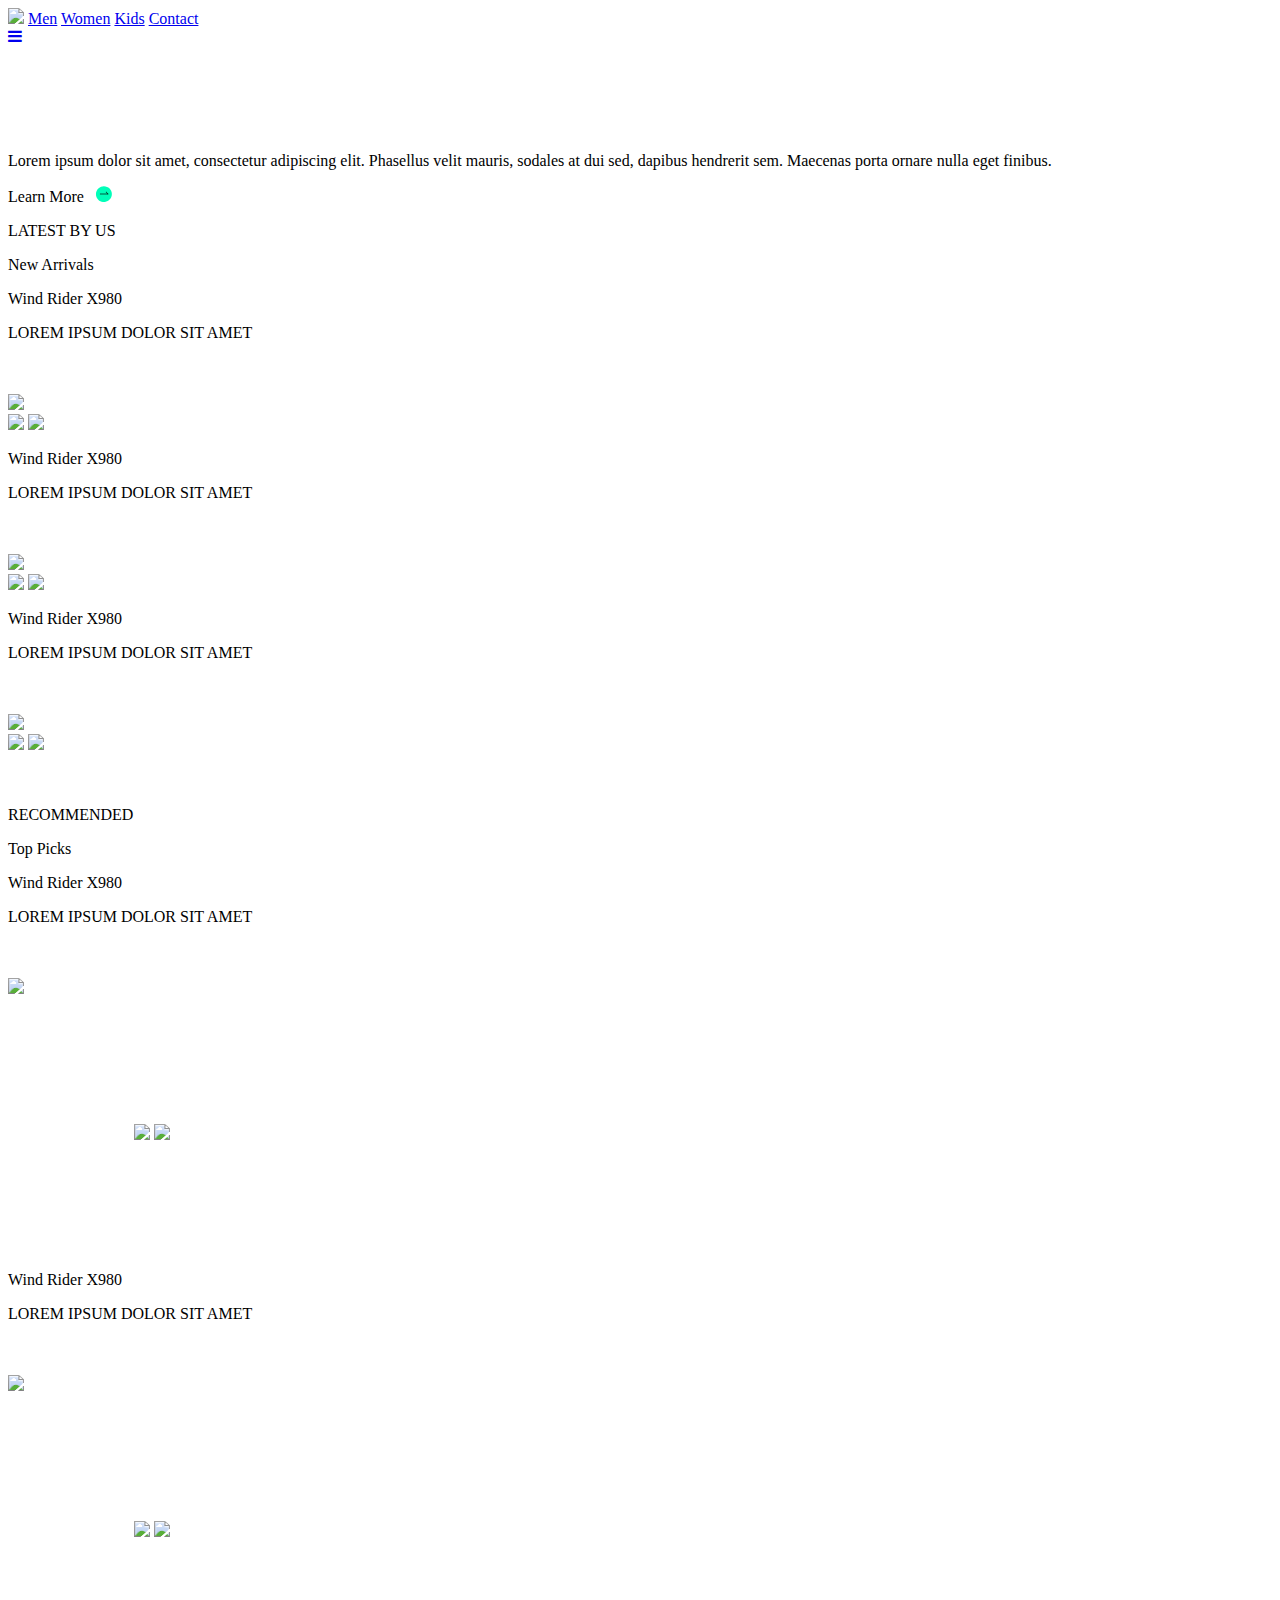
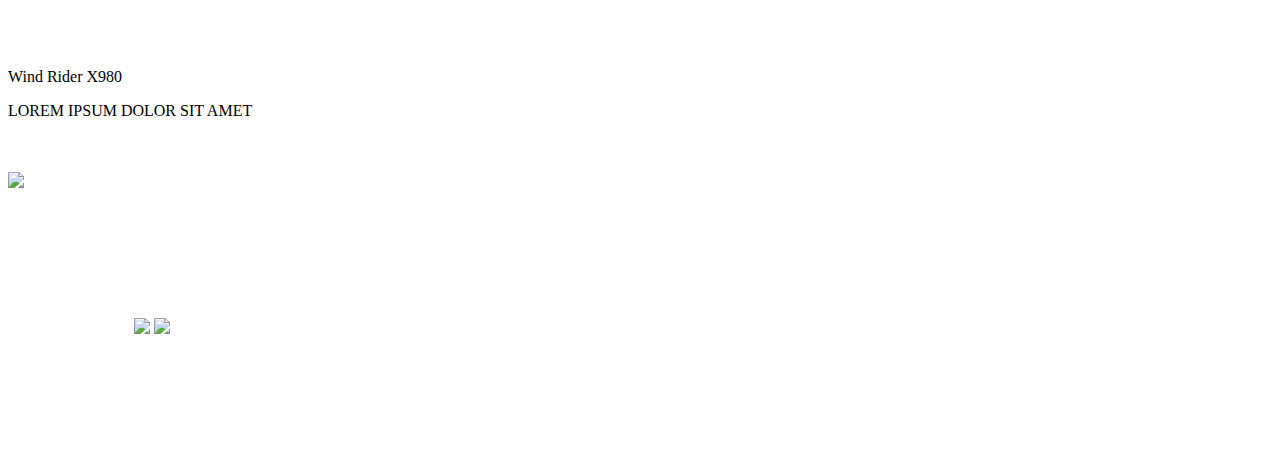
==== Tool/templates/index.html @ 583d076c "Add files via upload" ====
<!DOCTYPE html>
<html lang="en">
<head>
  <meta charset="UTF-8">
  <meta http-equiv="X-UA-Compatible" content="IE=edge">
  <meta name="viewport" content="width=device-width, initial-scale=1.0">
  <title>Document</title>
  <link rel="stylesheet" href="https://cdnjs.cloudflare.com/ajax/libs/font-awesome/4.7.0/css/font-awesome.min.css"> 
  <link rel="stylesheet" href="style.css">
  <link rel="preconnect" href="https://fonts.googleapis.com">
  <link rel="preconnect" href="https://fonts.gstatic.com" crossorigin>
  <link href="https://fonts.googleapis.com/css2?family=Montserrat:wght@100;300;400;500;600;700;800;900&display=swap" rel="stylesheet">
  <link rel="stylesheet" href="https://unpkg.com/flickity@2.3.0/dist/flickity.min.css">

</head>
<body>
  <!-- navbar -->
  <div class="topnav" id="myTopnav"> 
    <a href="#" class="active"><img src="pb_logo_black.png" style="height: 0.7em;"></a>
    <a href="#">Men</a>
    <a href="#">Women</a>
    <a href="#">Kids</a>
    <a href="#">Contact</a>
    <div class="right-lnk">
    </div>
    <a href="javascript:void(0);" class="icon" onclick="myFunction()">
      <i class="fa fa-bars"></i>
    </a>
  </div>
  <br>
  <!-- carousel -->
  <div class="carousel" data-flickity='{ "hash": true, "prevNextButtons": false, "wrapAround": true}'>
    <div class="hero-img" id="carousel-cell1"><img src="hero.png" alt=""></div>
    <div class="hero-img" id="carousel-cell2"><img src="shoe1.png" alt=""></div>
    <div class="hero-img" id="carousel-cell3"><img src="shoe2.png" alt=""></div>
  </div>
  <br>
  <!-- bottom-text -->
    <p class="center-text">Lorem ipsum dolor sit amet, consectetur adipiscing elit. Phasellus velit mauris, sodales at dui sed, dapibus hendrerit sem. Maecenas porta ornare nulla eget finibus.</p>
    <p class="center-text-s">Learn More &nbsp;<span>
      <svg style="height: 1em;" xmlns="http://www.w3.org/2000/svg" xmlns:xlink="http://www.w3.org/1999/xlink" version="1.1" viewBox="0 0 500 500" xml:space="preserve">
      <desc>Created with Fabric.js 4.6.0</desc>
      <defs>
      </defs>
      <g transform="matrix(5.27 0 0 5.27 246.65 252.97)" id="LY54fv20B9ZcuB3ejW-T-"  >
      <path style="stroke: rgb(130,149,75); stroke-width: 0; stroke-dasharray: none; stroke-linecap: butt; stroke-dashoffset: 0; stroke-linejoin: miter; stroke-miterlimit: 4; fill: rgb(0,255,185); fill-rule: nonzero; opacity: 1;" vector-effect="non-scaling-stroke"  transform=" translate(0, 0)" d="M 0 -47.25898 C 26.08696 -47.25898 47.25898 -26.08696 47.25898 0 C 47.25898 26.08696 26.08696 47.25898 0 47.25898 C -26.08696 47.25898 -47.25898 26.08696 -47.25898 0 C -47.25898 -26.08696 -26.08696 -47.25898 0 -47.25898 z" stroke-linecap="round" />
      </g>
      <g transform="matrix(2.66 0 0 0.11 250 250)" id="dV2O_CRV8IfS87Cxy3bQW"  >
      <path style="stroke: rgb(0,0,0); stroke-width: 0.2; stroke-dasharray: none; stroke-linecap: butt; stroke-dashoffset: 0; stroke-linejoin: miter; stroke-miterlimit: 4; fill: rgb(0,0,0); fill-rule: nonzero; opacity: 1;" vector-effect="non-scaling-stroke"  transform=" translate(0, 0)" d="M -47.25898 -47.25898 L 47.25898 -47.25898 L 47.25898 47.25898 L -47.25898 47.25898 z" stroke-linecap="round" />
      </g>
      <g transform="matrix(0.69 0.69 -0.08 0.08 344.18 217.64)" id="Tt4RIBtFlHnIezeE0Pkc-"  >
      <path style="stroke: rgb(0,0,0); stroke-width: 0.2; stroke-dasharray: none; stroke-linecap: butt; stroke-dashoffset: 0; stroke-linejoin: miter; stroke-miterlimit: 4; fill: rgb(0,0,0); fill-rule: nonzero; opacity: 1;" vector-effect="non-scaling-stroke"  transform=" translate(0, 0)" d="M -47.25898 -47.25898 L 47.25898 -47.25898 L 47.25898 47.25898 L -47.25898 47.25898 z" stroke-linecap="round" />
      </g>
      <g transform="matrix(0.92 0 0 0.89 378.48 250.84)" id="5uQM15ou_3v6Gjy6adpGW"  >
      <path style="stroke: rgb(0,0,0); stroke-width: 0; stroke-dasharray: none; stroke-linecap: butt; stroke-dashoffset: 0; stroke-linejoin: miter; stroke-miterlimit: 4; fill: rgb(0,0,0); fill-rule: nonzero; opacity: 1;" vector-effect="non-scaling-stroke"  transform=" translate(0, 0)" d="M 0 -7.70416 C 4.2527 -7.70416 7.70416 -4.2527 7.70416 0 C 7.70416 4.2527 4.2527 7.70416 0 7.70416 C -4.2527 7.70416 -7.70416 4.2527 -7.70416 0 C -7.70416 -4.2527 -4.2527 -7.70416 0 -7.70416 z" stroke-linecap="round" />
      </g>
      </svg>
    </span></p>
    <div>
  <!-- block-1 -->
  <p class="left-title-thin">LATEST BY US</p>
  <p class="left-title">New Arrivals</p>
  <div class="grid-container">
    <div class="grid-item c1">
      <p class="grid-text-primary">Wind Rider X980</p>
      <p class="grid-text-secondary">LOREM IPSUM DOLOR SIT AMET</p><br><br>
      <img src="nobg.png" class="grid-img">
      <div class="link-container">
        <a href="cart.html"><img src="https://img.icons8.com/material-outlined/96/737373/shopping-cart--v1.png" class="small-btn-l"></a>
        <a href="wishlist.html"><img src="https://img.icons8.com/material-outlined/96/737373/like--v1.png" class="small-btn"></a>
      </div>
    </div>
    <div class="grid-item c2">
      <p class="grid-text-primary">Wind Rider X980</p>
      <p class="grid-text-secondary">LOREM IPSUM DOLOR SIT AMET</p><br><br>
      <img src="nobg.png" class="grid-img">
      <div class="link-container">
        <a href="cart.html"><img src="https://img.icons8.com/material-outlined/96/737373/shopping-cart--v1.png" class="small-btn-l"></a>
        <a href="wishlist.html"><img src="https://img.icons8.com/material-outlined/96/737373/like--v1.png" class="small-btn"></a>
      </div>
    </div>
    <div class="grid-item c3">
      <p class="grid-text-primary">Wind Rider X980</p>
      <p class="grid-text-secondary">LOREM IPSUM DOLOR SIT AMET</p><br><br>
      <img src="nobg.png" class="grid-img">
      <div class="link-container">
        <a href="cart.html"><img src="https://img.icons8.com/material-outlined/96/737373/shopping-cart--v1.png" class="small-btn-l"></a>
        <a href="wishlist.html"><img src="https://img.icons8.com/material-outlined/96/737373/like--v1.png" class="small-btn"></a>
      </div>
    </div>
  </div><br><br>
  <!-- block-2 -->
  <p class="left-title-thin">RECOMMENDED</p>
  <p class="left-title">Top Picks</p>
  <div class="grid-container">
    <div class="grid-item c1">
      Wind Rider X980
      <p class="grid-text-secondary">LOREM IPSUM DOLOR SIT AMET</p><br><br>
      <img src="nobg.png" class="grid-img">
      <div style="margin: 10%;">
        <a href="cart.html"><img src="https://img.icons8.com/material-outlined/96/737373/shopping-cart--v1.png" class="small-btn-l"></a>
        <a href="wishlist.html"><img src="https://img.icons8.com/material-outlined/96/737373/like--v1.png" class="small-btn"></a>
      </div>
    </div>
    <div class="grid-item c2">
      Wind Rider X980
      <p class="grid-text-secondary">LOREM IPSUM DOLOR SIT AMET</p><br><br>
      <img src="nobg.png" class="grid-img">
      <div style="margin: 10%;">
        <a href="cart.html"><img src="https://img.icons8.com/material-outlined/96/737373/shopping-cart--v1.png" class="small-btn-l"></a>
        <a href="wishlist.html"><img src="https://img.icons8.com/material-outlined/96/737373/like--v1.png" class="small-btn"></a>
      </div>
    </div>
    <div class="grid-item c3">
      Wind Rider X980
      <p class="grid-text-secondary">LOREM IPSUM DOLOR SIT AMET</p><br><br>
      <img src="nobg.png" class="grid-img">
      <div style="margin: 10%;">
        <a href="cart.html"><img src="https://img.icons8.com/material-outlined/96/737373/shopping-cart--v1.png" class="small-btn-l"></a>
        <a href="wishlist.html"><img src="https://img.icons8.com/material-outlined/96/737373/like--v1.png" class="small-btn"></a>
      </div>
    </div>
  </div>

  <!-- scripts -->
  <script src="script.js"></script>
  <script src="https://unpkg.com/flickity-hash@2/hash.js"></script>
  <script src="https://unpkg.com/flickity@2.3.0/dist/flickity.pkgd.min.js"></script>
</body>
</html>
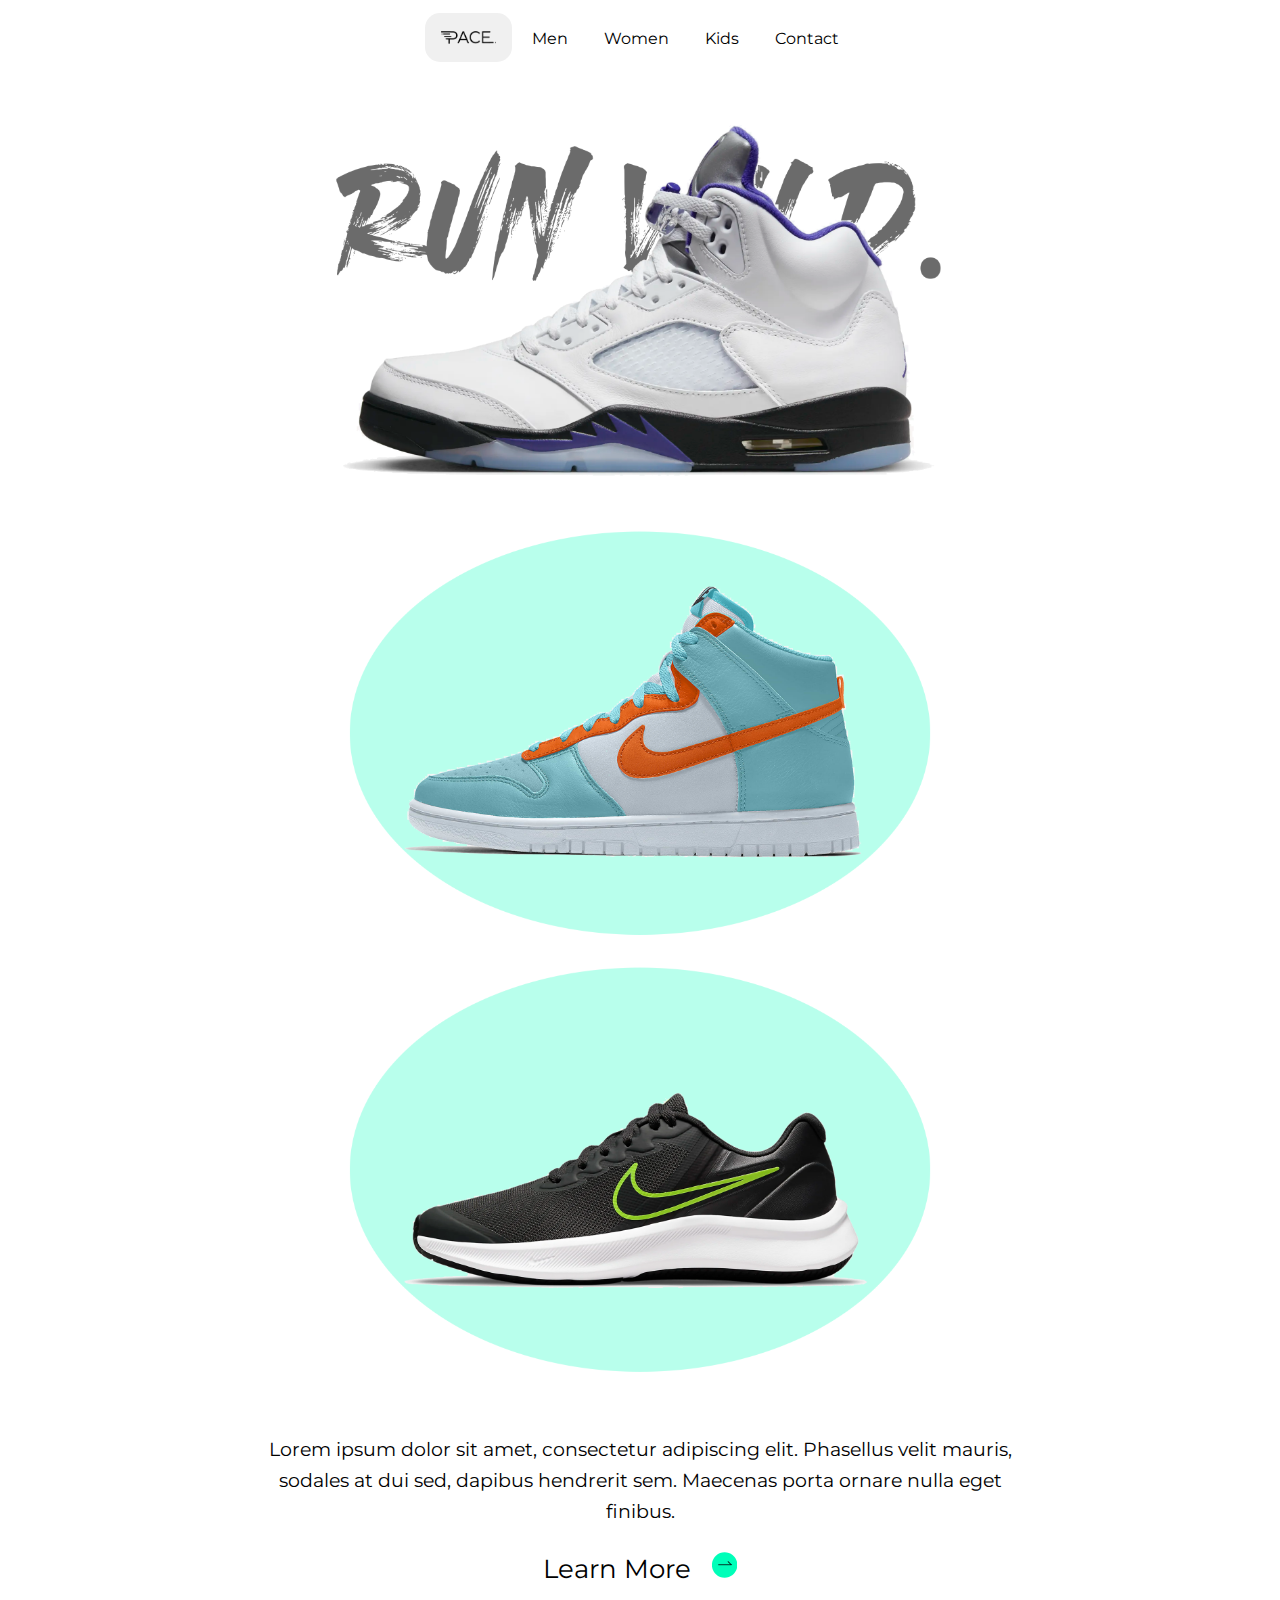
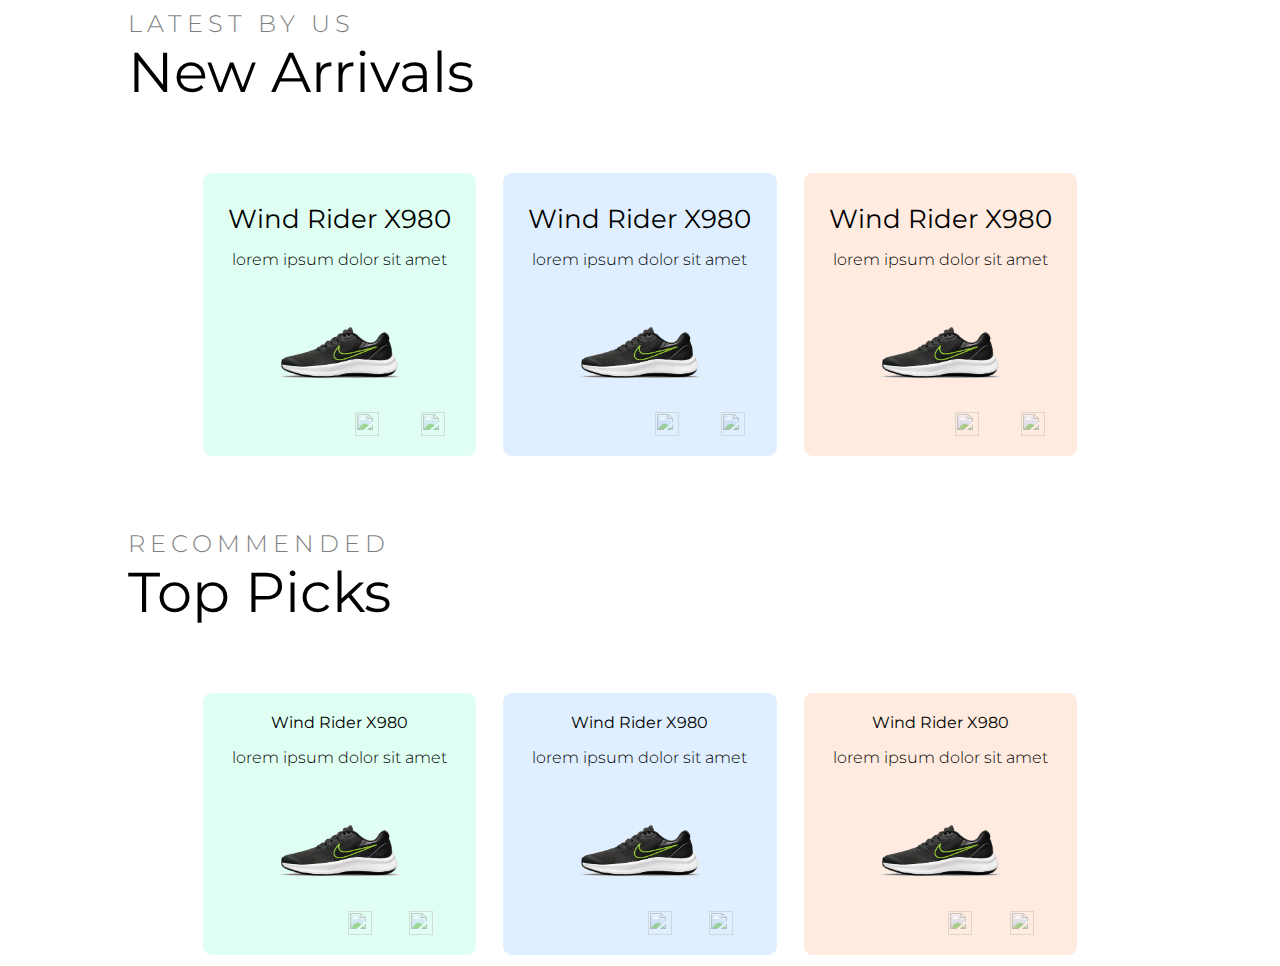
==== commit 05f5efe4: "routes_fixed" ====
--- a/Tool/templates/index.html
+++ b/Tool/templates/index.html
@@ -6,7 +6,7 @@
   <meta name="viewport" content="width=device-width, initial-scale=1.0">
   <title>Document</title>
   <link rel="stylesheet" href="https://cdnjs.cloudflare.com/ajax/libs/font-awesome/4.7.0/css/font-awesome.min.css"> 
-  <link rel="stylesheet" href="style.css">
+  <link rel="stylesheet" href="../static/css/style.css">
   <link rel="preconnect" href="https://fonts.googleapis.com">
   <link rel="preconnect" href="https://fonts.gstatic.com" crossorigin>
   <link href="https://fonts.googleapis.com/css2?family=Montserrat:wght@100;300;400;500;600;700;800;900&display=swap" rel="stylesheet">
@@ -16,8 +16,8 @@
 <body>
   <!-- navbar -->
   <div class="topnav" id="myTopnav"> 
-    <a href="#" class="active"><img src="pb_logo_black.png" style="height: 0.7em;"></a>
-    <a href="#">Men</a>
+    <a href="#" class="active"><img src="../static/img/pb_logo_black.png" style="height: 0.7em;"></a>
+    <a href="mens.html">Men</a>
     <a href="#">Women</a>
     <a href="#">Kids</a>
     <a href="#">Contact</a>
@@ -30,9 +30,9 @@
   <br>
   <!-- carousel -->
   <div class="carousel" data-flickity='{ "hash": true, "prevNextButtons": false, "wrapAround": true}'>
-    <div class="hero-img" id="carousel-cell1"><img src="hero.png" alt=""></div>
-    <div class="hero-img" id="carousel-cell2"><img src="shoe1.png" alt=""></div>
-    <div class="hero-img" id="carousel-cell3"><img src="shoe2.png" alt=""></div>
+    <div class="hero-img" id="carousel-cell1"><img src="../static/img/hero.png" alt=""></div>
+    <div class="hero-img" id="carousel-cell2"><img src="../static/img/shoe1.png" alt=""></div>
+    <div class="hero-img" id="carousel-cell3"><img src="../static/img/shoe2.png" alt=""></div>
   </div>
   <br>
   <!-- bottom-text -->
@@ -64,7 +64,7 @@
     <div class="grid-item c1">
       <p class="grid-text-primary">Wind Rider X980</p>
       <p class="grid-text-secondary">LOREM IPSUM DOLOR SIT AMET</p><br><br>
-      <img src="nobg.png" class="grid-img">
+      <img src="../static/img/nobg.png" class="grid-img">
       <div class="link-container">
         <a href="cart.html"><img src="https://img.icons8.com/material-outlined/96/737373/shopping-cart--v1.png" class="small-btn-l"></a>
         <a href="wishlist.html"><img src="https://img.icons8.com/material-outlined/96/737373/like--v1.png" class="small-btn"></a>
@@ -73,7 +73,7 @@
     <div class="grid-item c2">
       <p class="grid-text-primary">Wind Rider X980</p>
       <p class="grid-text-secondary">LOREM IPSUM DOLOR SIT AMET</p><br><br>
-      <img src="nobg.png" class="grid-img">
+      <img src="../static/img/nobg.png" class="grid-img">
       <div class="link-container">
         <a href="cart.html"><img src="https://img.icons8.com/material-outlined/96/737373/shopping-cart--v1.png" class="small-btn-l"></a>
         <a href="wishlist.html"><img src="https://img.icons8.com/material-outlined/96/737373/like--v1.png" class="small-btn"></a>
@@ -82,7 +82,7 @@
     <div class="grid-item c3">
       <p class="grid-text-primary">Wind Rider X980</p>
       <p class="grid-text-secondary">LOREM IPSUM DOLOR SIT AMET</p><br><br>
-      <img src="nobg.png" class="grid-img">
+      <img src="../static/img/nobg.png" class="grid-img">
       <div class="link-container">
         <a href="cart.html"><img src="https://img.icons8.com/material-outlined/96/737373/shopping-cart--v1.png" class="small-btn-l"></a>
         <a href="wishlist.html"><img src="https://img.icons8.com/material-outlined/96/737373/like--v1.png" class="small-btn"></a>
@@ -96,7 +96,7 @@
     <div class="grid-item c1">
       Wind Rider X980
       <p class="grid-text-secondary">LOREM IPSUM DOLOR SIT AMET</p><br><br>
-      <img src="nobg.png" class="grid-img">
+      <img src="../static/img/nobg.png" class="grid-img">
       <div style="margin: 10%;">
         <a href="cart.html"><img src="https://img.icons8.com/material-outlined/96/737373/shopping-cart--v1.png" class="small-btn-l"></a>
         <a href="wishlist.html"><img src="https://img.icons8.com/material-outlined/96/737373/like--v1.png" class="small-btn"></a>
@@ -105,7 +105,7 @@
     <div class="grid-item c2">
       Wind Rider X980
       <p class="grid-text-secondary">LOREM IPSUM DOLOR SIT AMET</p><br><br>
-      <img src="nobg.png" class="grid-img">
+      <img src="../static/img/nobg.png" class="grid-img">
       <div style="margin: 10%;">
         <a href="cart.html"><img src="https://img.icons8.com/material-outlined/96/737373/shopping-cart--v1.png" class="small-btn-l"></a>
         <a href="wishlist.html"><img src="https://img.icons8.com/material-outlined/96/737373/like--v1.png" class="small-btn"></a>
@@ -114,7 +114,7 @@
     <div class="grid-item c3">
       Wind Rider X980
       <p class="grid-text-secondary">LOREM IPSUM DOLOR SIT AMET</p><br><br>
-      <img src="nobg.png" class="grid-img">
+      <img src="../static/img/nobg.png" class="grid-img">
       <div style="margin: 10%;">
         <a href="cart.html"><img src="https://img.icons8.com/material-outlined/96/737373/shopping-cart--v1.png" class="small-btn-l"></a>
         <a href="wishlist.html"><img src="https://img.icons8.com/material-outlined/96/737373/like--v1.png" class="small-btn"></a>
@@ -123,7 +123,7 @@
   </div>
 
   <!-- scripts -->
-  <script src="script.js"></script>
+  <script src="../static/js/script.js"></script>
   <script src="https://unpkg.com/flickity-hash@2/hash.js"></script>
   <script src="https://unpkg.com/flickity@2.3.0/dist/flickity.pkgd.min.js"></script>
 </body>
--- a/Tool/static/css/style.css
+++ b/Tool/static/css/style.css
@@ -0,0 +1,234 @@
+:root {
+--white: #ffffff;
+--black: #000000;
+--platinum: #f0f0f0;
+--green-cyan: #00ffb9;
+}
+
+body {
+  margin: 0;
+  font-family: 'Montserrat', sans-serif;
+}
+
+/* responsivenavbar */
+.topnav {
+  text-align: center;
+  overflow: hidden;
+  background-color: var(--white);
+  margin-top: 1%;
+}
+
+.topnav a {
+  display: inline-block;
+  color: var(--black);
+  text-align: center;
+  padding: 14px 16px;
+  text-decoration: none;
+  font-size: 1em;
+  font-weight: 400;
+}
+
+.topnav a:hover {
+  background-color: var(--platinum);
+  color: var(--black);
+  border-radius: 15px;
+}
+
+.topnav a.active {
+  background-color: var(--platinum);
+  border-radius: 15px;
+  font-size: 1.1em;
+}
+
+.topnav .icon {
+  display: none;
+}
+
+@media screen and (max-width: 600px) {
+  .topnav a:not(:first-child) {display: none;}
+  .topnav a.icon {
+    float: right;
+    display: block;
+  }
+}
+
+@media screen and (max-width: 600px) {
+  .topnav.responsive {position: relative;}
+  .topnav.responsive .icon {
+    position: absolute;
+    right: 0;
+    top: 0;
+  }
+  .topnav.responsive a {
+    float: none;
+    display: block;
+    text-align: left;
+  }
+}
+.right-lnk {
+   float: right;
+}
+/* responsivenavbar */
+
+img {
+  width: 100%;
+  height: auto;
+}
+
+.hero-img {
+    display: block;
+    margin-left: auto;
+    margin-right: auto;
+    width: 50%;
+}
+
+* {
+  -webkit-box-sizing: border-box;
+  box-sizing: border-box;
+}
+
+/* carousel */
+.carousel { 
+ background-color: var(--white);
+}
+
+.carousel-cell {
+  width: 66%;
+  height: 200px;
+  margin-right: 10px;
+  border-radius: 5px;
+  counter-increment: carousel-cell;
+}
+.carousel-cell:before {
+  display: block;
+  text-align: center;
+  content: counter(carousel-cell);
+  line-height: 200px;
+  font-size: 80px;
+  color: white;
+}
+
+/* center-text */
+.center-text {
+  text-align: center;
+  width: 60%;
+  margin: 2% auto;
+  font-size: 1.2em;
+  margin-top: 2%;
+  line-height: 1.6;
+}
+
+.center-text-s {
+  text-align: center;
+  margin-right: 0px;
+  font-size: 1.6em;
+}
+
+/* left titles */
+.left-title-thin {
+  font-size: 1.5em;
+  margin-bottom: 0%;
+  margin-left: 5%;
+  font-weight: 300;
+  letter-spacing: 5px;
+  opacity: 50%;
+  margin-left: 10%;
+}
+.left-title {
+  margin-top: 0%;
+  margin-left: 5%;
+  font-size: 3.5em;
+  margin-left: 10%;
+}
+
+/* gridboxes */
+.grid-container {
+  display: flex;
+  align-items: center;
+  justify-content: center;
+  margin-left: 15%;
+  margin-right: 15%;
+  display: grid;
+  column-gap: 25px;
+  row-gap: 25px;
+  grid-template-columns: auto auto auto;
+  padding: 10px;
+}
+
+.grid-item {
+  border: 1px solid #ffffff;
+  padding: 20px;
+  font-size: 1em;
+  text-align: center;
+  border-radius: 10px;
+  aspect-ratio: 2/1;
+}
+
+.grid-text-primary {
+  font-size: 1.6em;
+  margin: 10px 0;
+}
+
+.grid-text-secondary {
+  font-size: 1em;
+  font-weight: 300;
+  text-transform: lowercase;
+}
+.grid-img {
+  width: 70%;
+}
+.c1 {background-color: #dffff2;} .c2 {background-color: #dfefff;} .c3 {background-color:  #ffebdf;}
+.small-btn-l {
+  height: 1.5em;
+  width: 1.5em;
+  float: right;
+  opacity: 50%;
+  transition: all .2s ease-in-out;
+}
+
+.link-container {
+  width: 90%;
+  margin: 10% auto;
+}
+
+.small-btn {
+  height: 1.5em; 
+  width: 1.5em;
+  float: right;
+  margin-right: 20%;
+  opacity: 50%;
+  transition: all .2s ease-in-out;
+}
+
+.small-btn:hover, .small-btn-l:hover{
+  opacity: 100%;
+}
+
+/* banner */
+.banner {
+  margin-top: 0px;
+}
+
+/* columns */
+  .column {
+    float: left;
+    width: 50%;
+    padding: 10px;
+  }
+  .row:after {
+    content: "";
+    display: table;
+    clear: both;
+  }
+  .left {
+    width: 25%;
+  }
+
+  .right {
+    width: 75%;
+  }
+  @media screen and (max-width: 600px) {
+    .column {
+      width: 100%;
+    }
+  }
